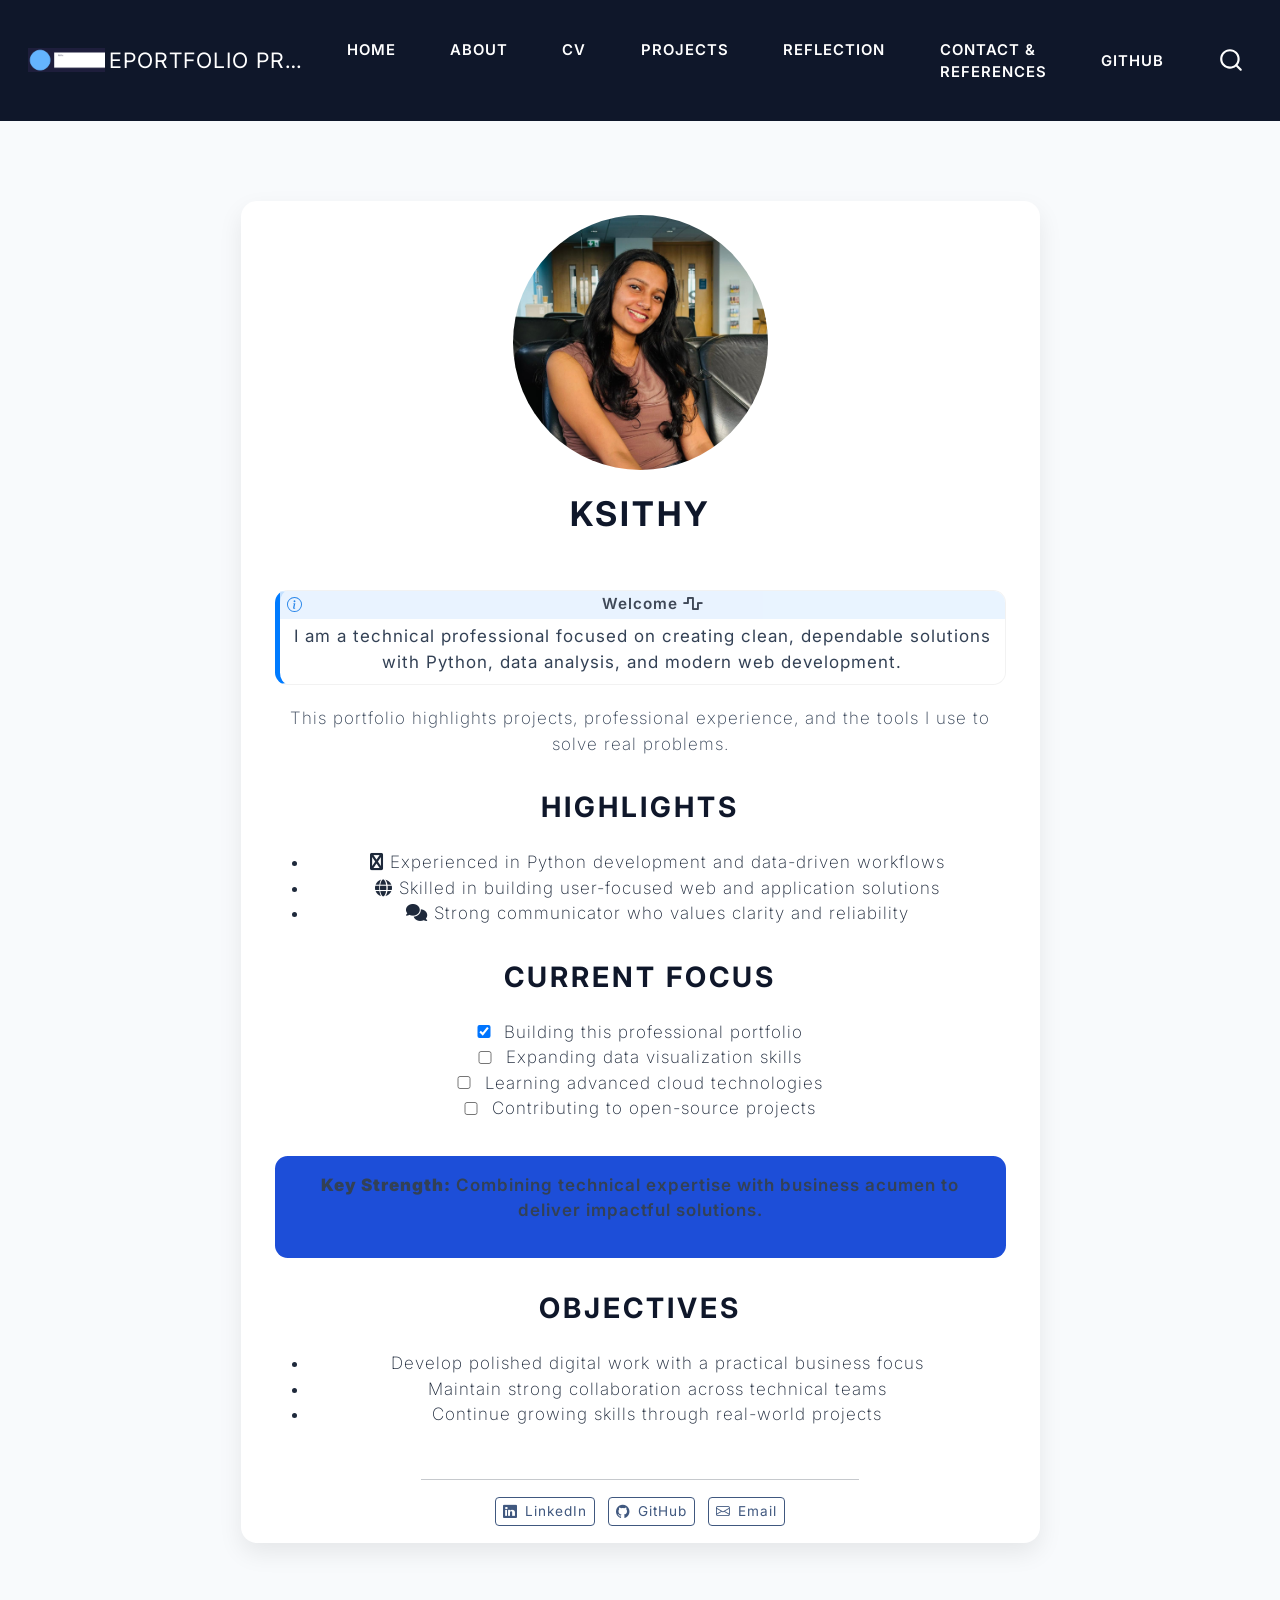
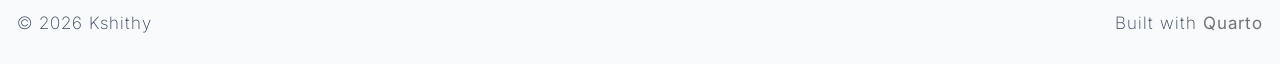
==== docs/index.html @ 639b3016 "Initial commit: Professional Quarto portfolio with enhanced features" ====
<!DOCTYPE html>
<html xmlns="http://www.w3.org/1999/xhtml" lang="en" xml:lang="en"><head>

<meta charset="utf-8">
<meta name="generator" content="quarto-1.9.37">

<meta name="viewport" content="width=device-width, initial-scale=1.0, user-scalable=yes">


<title>Ksithy – ePortfolio Project</title>
<style>
/* Default styles provided by pandoc.
** See https://pandoc.org/MANUAL.html#variables-for-html for config info.
*/
code{white-space: pre-wrap;}
span.smallcaps{font-variant: small-caps;}
div.columns{display: flex; gap: min(4vw, 1.5em);}
div.column{flex: auto; overflow-x: auto;}
div.hanging-indent{margin-left: 1.5em; text-indent: -1.5em;}
ul.task-list{list-style: none;}
ul.task-list li input[type="checkbox"] {
  width: 0.8em;
  margin: 0 0.8em 0.2em -1em; /* quarto-specific, see https://github.com/quarto-dev/quarto-cli/issues/4556 */ 
  vertical-align: middle;
}
</style>


<script src="site_libs/quarto-nav/quarto-nav.js"></script>
<script src="site_libs/quarto-nav/headroom.min.js"></script>
<script src="site_libs/clipboard/clipboard.min.js"></script>
<script src="site_libs/quarto-search/autocomplete.umd.js"></script>
<script src="site_libs/quarto-search/fuse.min.js"></script>
<script src="site_libs/quarto-search/quarto-search.js"></script>
<meta name="quarto:offset" content="./">
<script src="site_libs/quarto-html/quarto.js" type="module"></script>
<script src="site_libs/quarto-html/tabsets/tabsets.js" type="module"></script>
<script src="site_libs/quarto-html/popper.min.js"></script>
<script src="site_libs/quarto-html/tippy.umd.min.js"></script>
<link href="site_libs/quarto-html/tippy.css" rel="stylesheet">
<link href="site_libs/quarto-html/quarto-syntax-highlighting-7f8f88aac4f3542376d5c11b86a4c14d.css" rel="stylesheet" id="quarto-text-highlighting-styles">
<script src="site_libs/bootstrap/bootstrap.min.js"></script>
<link href="site_libs/bootstrap/bootstrap-icons.css" rel="stylesheet">
<link href="site_libs/bootstrap/bootstrap-4adbd6f74df824b0f58ebcffa012f4ee.min.css" rel="stylesheet" append-hash="true" id="quarto-bootstrap" data-mode="light">
<link href="site_libs/quarto-contrib/fontawesome6-6.7.2/all.min.css" rel="stylesheet">
<link href="site_libs/quarto-contrib/fontawesome6-6.7.2/latex-fontsize.css" rel="stylesheet">
<script id="quarto-search-options" type="application/json">{
  "location": "navbar",
  "copy-button": false,
  "collapse-after": 3,
  "panel-placement": "end",
  "type": "overlay",
  "limit": 50,
  "keyboard-shortcut": [
    "f",
    "/",
    "s"
  ],
  "show-item-context": false,
  "language": {
    "search-no-results-text": "No results",
    "search-matching-documents-text": "matching documents",
    "search-copy-link-title": "Copy link to search",
    "search-hide-matches-text": "Hide additional matches",
    "search-more-match-text": "more match in this document",
    "search-more-matches-text": "more matches in this document",
    "search-clear-button-title": "Clear",
    "search-text-placeholder": "",
    "search-detached-cancel-button-title": "Cancel",
    "search-submit-button-title": "Submit",
    "search-label": "Search"
  }
}</script>


</head>

<body class="nav-fixed fullcontent quarto-light">

<div id="quarto-search-results"></div>
  <header id="quarto-header" class="headroom fixed-top">
    <nav class="navbar navbar-expand-lg " data-bs-theme="dark">
      <div class="navbar-container container-fluid">
      <div class="navbar-brand-container mx-auto">
    <a href="./index.html" class="navbar-brand navbar-brand-logo">
    <img src="./images/logo.png" alt="" class="navbar-logo light-content">
    <img src="./images/logo.png" alt="" class="navbar-logo dark-content">
    </a>
    <a class="navbar-brand" href="./index.html">
    <span class="navbar-title">ePortfolio Project</span>
    </a>
  </div>
            <div id="quarto-search" class="" title="Search"></div>
          <button class="navbar-toggler" type="button" data-bs-toggle="collapse" data-bs-target="#navbarCollapse" aria-controls="navbarCollapse" role="menu" aria-expanded="false" aria-label="Toggle navigation" onclick="if (window.quartoToggleHeadroom) { window.quartoToggleHeadroom(); }">
  <span class="navbar-toggler-icon"></span>
</button>
          <div class="collapse navbar-collapse" id="navbarCollapse">
            <ul class="navbar-nav navbar-nav-scroll me-auto">
  <li class="nav-item">
    <a class="nav-link active" href="./index.html" aria-current="page"> 
<span class="menu-text">Home</span></a>
  </li>  
  <li class="nav-item">
    <a class="nav-link" href="./about.html"> 
<span class="menu-text">About</span></a>
  </li>  
  <li class="nav-item">
    <a class="nav-link" href="./cv.html" target="_blank"> 
<span class="menu-text">CV</span></a>
  </li>  
  <li class="nav-item">
    <a class="nav-link" href="./projects/index.html"> 
<span class="menu-text">Projects</span></a>
  </li>  
  <li class="nav-item">
    <a class="nav-link" href="./reflection.html"> 
<span class="menu-text">Reflection</span></a>
  </li>  
  <li class="nav-item">
    <a class="nav-link" href="./contact.html"> 
<span class="menu-text">Contact &amp; References</span></a>
  </li>  
</ul>
            <ul class="navbar-nav navbar-nav-scroll ms-auto">
  <li class="nav-item">
    <a class="nav-link" href="https://github.com/kshithy2000-png" target="_blank"> 
<span class="menu-text">GitHub</span></a>
  </li>  
</ul>
          </div> <!-- /navcollapse -->
            <div class="quarto-navbar-tools">
</div>
      </div> <!-- /container-fluid -->
    </nav>
</header>
<!-- content -->
<div id="quarto-content" class="quarto-container page-columns page-rows-contents page-layout-article page-navbar">
<!-- sidebar -->
<!-- margin-sidebar -->
    
<!-- main -->
<div class="quarto-about-jolla">
  <img src="images/profile.jpg" class="about-image
  round " style="height: 15em; width: 15em;">
 <header id="title-block-header" class="quarto-title-block default">
<div class="quarto-title">
<h1 class="title">Ksithy</h1>
</div>
<div class="quarto-title-meta">
  </div>
</header><main class="content" id="quarto-document-content">
<div class="callout callout-style-default callout-note callout-titled">
<div class="callout-header d-flex align-content-center">
<div class="callout-icon-container">
<i class="callout-icon"></i>
</div>
<div class="callout-title-container flex-fill">
<span class="screen-reader-only">Note</span>Welcome <i class="fa-solid fa-wave-square" aria-label="wave-square"></i>
</div>
</div>
<div class="callout-body-container callout-body">
<p>I am a technical professional focused on creating clean, dependable solutions with Python, data analysis, and modern web development.</p>
</div>
</div>
<p>This portfolio highlights projects, professional experience, and the tools I use to solve real problems.</p>
<section id="highlights" class="level2">
<h2 data-anchor-id="highlights">Highlights</h2>
<ul>
<li><i class="fa-solid fa-python" aria-label="python"></i> Experienced in Python development and data-driven workflows</li>
<li><i class="fa-solid fa-globe" aria-label="globe"></i> Skilled in building user-focused web and application solutions</li>
<li><i class="fa-solid fa-comments" aria-label="comments"></i> Strong communicator who values clarity and reliability</li>
</ul>
</section>
<section id="current-focus" class="level2">
<h2 data-anchor-id="current-focus">Current Focus</h2>
<ul class="task-list">
<li><label><input type="checkbox" checked="">Building this professional portfolio</label></li>
<li><label><input type="checkbox">Expanding data visualization skills</label></li>
<li><label><input type="checkbox">Learning advanced cloud technologies</label></li>
<li><label><input type="checkbox">Contributing to open-source projects</label></li>
</ul>
<div class="highlight-box bg-primary text-white p-3 rounded">
<p><strong>Key Strength:</strong> Combining technical expertise with business acumen to deliver impactful solutions.</p>
</div>
</section>
<section id="objectives" class="level2">
<h2 data-anchor-id="objectives">Objectives</h2>
<ul>
<li>Develop polished digital work with a practical business focus</li>
<li>Maintain strong collaboration across technical teams</li>
<li>Continue growing skills through real-world projects</li>
</ul>


</section>
</main> 
  <hr class="about-sep">
   <div class="about-links">
  <a href="https://www.linkedin.com/in/kshithy-ravindran-443189266/" class="about-link" rel="" target="">
    <i class="bi bi-linkedin"></i>
     <span class="about-link-text">LinkedIn</span>
  </a>
  <a href="https://github.com/kshithy2000-png" class="about-link" rel="" target="">
    <i class="bi bi-github"></i>
     <span class="about-link-text">GitHub</span>
  </a>
  <a href="mailto:contact@kshithy.com" class="about-link" rel="" target="">
    <i class="bi bi-envelope"></i>
     <span class="about-link-text">Email</span>
  </a>
</div>
</div>
 <!-- /main -->
<script id="quarto-html-after-body" type="application/javascript">
  window.document.addEventListener("DOMContentLoaded", function (event) {
    const isCodeAnnotation = (el) => {
      for (const clz of el.classList) {
        if (clz.startsWith('code-annotation-')) {                     
          return true;
        }
      }
      return false;
    }
    const onCopySuccess = function(e) {
      // button target
      const button = e.trigger;
      // don't keep focus
      button.blur();
      // flash "checked"
      button.classList.add('code-copy-button-checked');
      var currentTitle = button.getAttribute("title");
      button.setAttribute("title", "Copied!");
      let tooltip;
      if (window.bootstrap) {
        button.setAttribute("data-bs-toggle", "tooltip");
        button.setAttribute("data-bs-placement", "left");
        button.setAttribute("data-bs-title", "Copied!");
        tooltip = new bootstrap.Tooltip(button, 
          { trigger: "manual", 
            customClass: "code-copy-button-tooltip",
            offset: [0, -8]});
        tooltip.show();    
      }
      setTimeout(function() {
        if (tooltip) {
          tooltip.hide();
          button.removeAttribute("data-bs-title");
          button.removeAttribute("data-bs-toggle");
          button.removeAttribute("data-bs-placement");
        }
        button.setAttribute("title", currentTitle);
        button.classList.remove('code-copy-button-checked');
      }, 1000);
      // clear code selection
      e.clearSelection();
    }
    const getTextToCopy = function(trigger) {
      const outerScaffold = trigger.parentElement.cloneNode(true);
      const codeEl = outerScaffold.querySelector('code');
      for (const childEl of codeEl.children) {
        if (isCodeAnnotation(childEl)) {
          childEl.remove();
        }
      }
      return codeEl.innerText;
    }
    const clipboard = new window.ClipboardJS('.code-copy-button:not([data-in-quarto-modal])', {
      text: getTextToCopy
    });
    clipboard.on('success', onCopySuccess);
    if (window.document.getElementById('quarto-embedded-source-code-modal')) {
      const clipboardModal = new window.ClipboardJS('.code-copy-button[data-in-quarto-modal]', {
        text: getTextToCopy,
        container: window.document.getElementById('quarto-embedded-source-code-modal')
      });
      clipboardModal.on('success', onCopySuccess);
    }
      var localhostRegex = new RegExp(/^(?:http|https):\/\/localhost\:?[0-9]*\//);
      var mailtoRegex = new RegExp(/^mailto:/);
        var filterRegex = new RegExp('/' + window.location.host + '/');
      var isInternal = (href) => {
          return filterRegex.test(href) || localhostRegex.test(href) || mailtoRegex.test(href);
      }
      // Inspect non-navigation links and adorn them if external
     var links = window.document.querySelectorAll('a[href]:not(.nav-link):not(.navbar-brand):not(.toc-action):not(.sidebar-link):not(.sidebar-item-toggle):not(.pagination-link):not(.no-external):not([aria-hidden]):not(.dropdown-item):not(.quarto-navigation-tool):not(.about-link)');
      for (var i=0; i<links.length; i++) {
        const link = links[i];
        if (!isInternal(link.href)) {
          // undo the damage that might have been done by quarto-nav.js in the case of
          // links that we want to consider external
          if (link.dataset.originalHref !== undefined) {
            link.href = link.dataset.originalHref;
          }
        }
      }
    function tippyHover(el, contentFn, onTriggerFn, onUntriggerFn) {
      const config = {
        allowHTML: true,
        maxWidth: 500,
        delay: 100,
        arrow: false,
        appendTo: function(el) {
            return el.parentElement;
        },
        interactive: true,
        interactiveBorder: 10,
        theme: 'quarto',
        placement: 'bottom-start',
      };
      if (contentFn) {
        config.content = contentFn;
      }
      if (onTriggerFn) {
        config.onTrigger = onTriggerFn;
      }
      if (onUntriggerFn) {
        config.onUntrigger = onUntriggerFn;
      }
      window.tippy(el, config); 
    }
    const noterefs = window.document.querySelectorAll('a[role="doc-noteref"]');
    for (var i=0; i<noterefs.length; i++) {
      const ref = noterefs[i];
      tippyHover(ref, function() {
        // use id or data attribute instead here
        let href = ref.getAttribute('data-footnote-href') || ref.getAttribute('href');
        try { href = new URL(href).hash; } catch {}
        const id = href.replace(/^#\/?/, "");
        const note = window.document.getElementById(id);
        if (note) {
          return note.innerHTML;
        } else {
          return "";
        }
      });
    }
    const xrefs = window.document.querySelectorAll('a.quarto-xref');
    const processXRef = (id, note) => {
      // Strip column container classes
      const stripColumnClz = (el) => {
        el.classList.remove("page-full", "page-columns");
        if (el.children) {
          for (const child of el.children) {
            stripColumnClz(child);
          }
        }
      }
      stripColumnClz(note)
      if (id === null || id.startsWith('sec-')) {
        // Special case sections, only their first couple elements
        const container = document.createElement("div");
        if (note.children && note.children.length > 2) {
          container.appendChild(note.children[0].cloneNode(true));
          for (let i = 1; i < note.children.length; i++) {
            const child = note.children[i];
            if (child.tagName === "P" && child.innerText === "") {
              continue;
            } else {
              container.appendChild(child.cloneNode(true));
              break;
            }
          }
          if (window.Quarto?.typesetMath) {
            window.Quarto.typesetMath(container);
          }
          return container.innerHTML
        } else {
          if (window.Quarto?.typesetMath) {
            window.Quarto.typesetMath(note);
          }
          return note.innerHTML;
        }
      } else {
        // Remove any anchor links if they are present
        const anchorLink = note.querySelector('a.anchorjs-link');
        if (anchorLink) {
          anchorLink.remove();
        }
        if (window.Quarto?.typesetMath) {
          window.Quarto.typesetMath(note);
        }
        if (note.classList.contains("callout")) {
          return note.outerHTML;
        } else {
          return note.innerHTML;
        }
      }
    }
    for (var i=0; i<xrefs.length; i++) {
      const xref = xrefs[i];
      tippyHover(xref, undefined, function(instance) {
        instance.disable();
        let url = xref.getAttribute('href');
        let hash = undefined; 
        if (url.startsWith('#')) {
          hash = url;
        } else {
          try { hash = new URL(url).hash; } catch {}
        }
        if (hash) {
          const id = hash.replace(/^#\/?/, "");
          const note = window.document.getElementById(id);
          if (note !== null) {
            try {
              const html = processXRef(id, note.cloneNode(true));
              instance.setContent(html);
            } finally {
              instance.enable();
              instance.show();
            }
          } else {
            // See if we can fetch this
            fetch(url.split('#')[0])
            .then(res => res.text())
            .then(html => {
              const parser = new DOMParser();
              const htmlDoc = parser.parseFromString(html, "text/html");
              const note = htmlDoc.getElementById(id);
              if (note !== null) {
                const html = processXRef(id, note);
                instance.setContent(html);
              } 
            }).finally(() => {
              instance.enable();
              instance.show();
            });
          }
        } else {
          // See if we can fetch a full url (with no hash to target)
          // This is a special case and we should probably do some content thinning / targeting
          fetch(url)
          .then(res => res.text())
          .then(html => {
            const parser = new DOMParser();
            const htmlDoc = parser.parseFromString(html, "text/html");
            const note = htmlDoc.querySelector('main.content');
            if (note !== null) {
              // This should only happen for chapter cross references
              // (since there is no id in the URL)
              // remove the first header
              if (note.children.length > 0 && note.children[0].tagName === "HEADER") {
                note.children[0].remove();
              }
              const html = processXRef(null, note);
              instance.setContent(html);
            } 
          }).finally(() => {
            instance.enable();
            instance.show();
          });
        }
      }, function(instance) {
      });
    }
        let selectedAnnoteEl;
        const selectorForAnnotation = ( cell, annotation) => {
          let cellAttr = 'data-code-cell="' + cell + '"';
          let lineAttr = 'data-code-annotation="' +  annotation + '"';
          const selector = 'span[' + cellAttr + '][' + lineAttr + ']';
          return selector;
        }
        const selectCodeLines = (annoteEl) => {
          const doc = window.document;
          const targetCell = annoteEl.getAttribute("data-target-cell");
          const targetAnnotation = annoteEl.getAttribute("data-target-annotation");
          const annoteSpan = window.document.querySelector(selectorForAnnotation(targetCell, targetAnnotation));
          const lines = annoteSpan.getAttribute("data-code-lines").split(",");
          const lineIds = lines.map((line) => {
            return targetCell + "-" + line;
          })
          let top = null;
          let height = null;
          let parent = null;
          if (lineIds.length > 0) {
              //compute the position of the single el (top and bottom and make a div)
              const el = window.document.getElementById(lineIds[0]);
              top = el.offsetTop;
              height = el.offsetHeight;
              parent = el.parentElement.parentElement;
            if (lineIds.length > 1) {
              const lastEl = window.document.getElementById(lineIds[lineIds.length - 1]);
              const bottom = lastEl.offsetTop + lastEl.offsetHeight;
              height = bottom - top;
            }
            if (top !== null && height !== null && parent !== null) {
              // cook up a div (if necessary) and position it 
              let div = window.document.getElementById("code-annotation-line-highlight");
              if (div === null) {
                div = window.document.createElement("div");
                div.setAttribute("id", "code-annotation-line-highlight");
                div.style.position = 'absolute';
                parent.appendChild(div);
              }
              div.style.top = top - 2 + "px";
              div.style.height = height + 4 + "px";
              div.style.left = 0;
              let gutterDiv = window.document.getElementById("code-annotation-line-highlight-gutter");
              if (gutterDiv === null) {
                gutterDiv = window.document.createElement("div");
                gutterDiv.setAttribute("id", "code-annotation-line-highlight-gutter");
                gutterDiv.style.position = 'absolute';
                const codeCell = window.document.getElementById(targetCell);
                const gutter = codeCell.querySelector('.code-annotation-gutter');
                gutter.appendChild(gutterDiv);
              }
              gutterDiv.style.top = top - 2 + "px";
              gutterDiv.style.height = height + 4 + "px";
            }
            selectedAnnoteEl = annoteEl;
          }
        };
        const unselectCodeLines = () => {
          const elementsIds = ["code-annotation-line-highlight", "code-annotation-line-highlight-gutter"];
          elementsIds.forEach((elId) => {
            const div = window.document.getElementById(elId);
            if (div) {
              div.remove();
            }
          });
          selectedAnnoteEl = undefined;
        };
          // Handle positioning of the toggle
      window.addEventListener(
        "resize",
        throttle(() => {
          elRect = undefined;
          if (selectedAnnoteEl) {
            selectCodeLines(selectedAnnoteEl);
          }
        }, 10)
      );
      function throttle(fn, ms) {
      let throttle = false;
      let timer;
        return (...args) => {
          if(!throttle) { // first call gets through
              fn.apply(this, args);
              throttle = true;
          } else { // all the others get throttled
              if(timer) clearTimeout(timer); // cancel #2
              timer = setTimeout(() => {
                fn.apply(this, args);
                timer = throttle = false;
              }, ms);
          }
        };
      }
        // Attach click handler to the DT
        const annoteDls = window.document.querySelectorAll('dt[data-target-cell]');
        for (const annoteDlNode of annoteDls) {
          annoteDlNode.addEventListener('click', (event) => {
            const clickedEl = event.target;
            if (clickedEl !== selectedAnnoteEl) {
              unselectCodeLines();
              const activeEl = window.document.querySelector('dt[data-target-cell].code-annotation-active');
              if (activeEl) {
                activeEl.classList.remove('code-annotation-active');
              }
              selectCodeLines(clickedEl);
              clickedEl.classList.add('code-annotation-active');
            } else {
              // Unselect the line
              unselectCodeLines();
              clickedEl.classList.remove('code-annotation-active');
            }
          });
        }
    const findCites = (el) => {
      const parentEl = el.parentElement;
      if (parentEl) {
        const cites = parentEl.dataset.cites;
        if (cites) {
          return {
            el,
            cites: cites.split(' ')
          };
        } else {
          return findCites(el.parentElement)
        }
      } else {
        return undefined;
      }
    };
    var bibliorefs = window.document.querySelectorAll('a[role="doc-biblioref"]');
    for (var i=0; i<bibliorefs.length; i++) {
      const ref = bibliorefs[i];
      const citeInfo = findCites(ref);
      if (citeInfo) {
        tippyHover(citeInfo.el, function() {
          var popup = window.document.createElement('div');
          citeInfo.cites.forEach(function(cite) {
            var citeDiv = window.document.createElement('div');
            citeDiv.classList.add('hanging-indent');
            citeDiv.classList.add('csl-entry');
            var biblioDiv = window.document.getElementById('ref-' + cite);
            if (biblioDiv) {
              citeDiv.innerHTML = biblioDiv.innerHTML;
            }
            popup.appendChild(citeDiv);
          });
          return popup.innerHTML;
        });
      }
    }
  });
  </script>
</div> <!-- /content -->
<footer class="footer">
  <div class="nav-footer">
    <div class="nav-footer-left">
<p>© 2026 Kshithy</p>
</div>   
    <div class="nav-footer-center">
      &nbsp;
    </div>
    <div class="nav-footer-right">
<p>Built with <a href="https://quarto.org/">Quarto</a></p>
</div>
  </div>
</footer>




</body></html>
---- docs/site_libs/quarto-html/tippy.css ----
.tippy-box[data-animation=fade][data-state=hidden]{opacity:0}[data-tippy-root]{max-width:calc(100vw - 10px)}.tippy-box{position:relative;background-color:#333;color:#fff;border-radius:4px;font-size:14px;line-height:1.4;white-space:normal;outline:0;transition-property:transform,visibility,opacity}.tippy-box[data-placement^=top]>.tippy-arrow{bottom:0}.tippy-box[data-placement^=top]>.tippy-arrow:before{bottom:-7px;left:0;border-width:8px 8px 0;border-top-color:initial;transform-origin:center top}.tippy-box[data-placement^=bottom]>.tippy-arrow{top:0}.tippy-box[data-placement^=bottom]>.tippy-arrow:before{top:-7px;left:0;border-width:0 8px 8px;border-bottom-color:initial;transform-origin:center bottom}.tippy-box[data-placement^=left]>.tippy-arrow{right:0}.tippy-box[data-placement^=left]>.tippy-arrow:before{border-width:8px 0 8px 8px;border-left-color:initial;right:-7px;transform-origin:center left}.tippy-box[data-placement^=right]>.tippy-arrow{left:0}.tippy-box[data-placement^=right]>.tippy-arrow:before{left:-7px;border-width:8px 8px 8px 0;border-right-color:initial;transform-origin:center right}.tippy-box[data-inertia][data-state=visible]{transition-timing-function:cubic-bezier(.54,1.5,.38,1.11)}.tippy-arrow{width:16px;height:16px;color:#333}.tippy-arrow:before{content:"";position:absolute;border-color:transparent;border-style:solid}.tippy-content{position:relative;padding:5px 9px;z-index:1}
---- docs/site_libs/quarto-html/quarto-syntax-highlighting-7f8f88aac4f3542376d5c11b86a4c14d.css ----
/* quarto syntax highlight colors */
:root {
  --quarto-hl-ot-color: #003B4F;
  --quarto-hl-at-color: #657422;
  --quarto-hl-ss-color: #20794D;
  --quarto-hl-an-color: #5E5E5E;
  --quarto-hl-fu-color: #4758AB;
  --quarto-hl-st-color: #20794D;
  --quarto-hl-cf-color: #003B4F;
  --quarto-hl-op-color: #5E5E5E;
  --quarto-hl-er-color: #AD0000;
  --quarto-hl-bn-color: #AD0000;
  --quarto-hl-al-color: #AD0000;
  --quarto-hl-va-color: #111111;
  --quarto-hl-bu-color: inherit;
  --quarto-hl-ex-color: inherit;
  --quarto-hl-pp-color: #AD0000;
  --quarto-hl-in-color: #5E5E5E;
  --quarto-hl-vs-color: #20794D;
  --quarto-hl-wa-color: #5E5E5E;
  --quarto-hl-do-color: #5E5E5E;
  --quarto-hl-im-color: #00769E;
  --quarto-hl-ch-color: #20794D;
  --quarto-hl-dt-color: #AD0000;
  --quarto-hl-fl-color: #AD0000;
  --quarto-hl-co-color: #5E5E5E;
  --quarto-hl-cv-color: #5E5E5E;
  --quarto-hl-cn-color: #8f5902;
  --quarto-hl-sc-color: #5E5E5E;
  --quarto-hl-dv-color: #AD0000;
  --quarto-hl-kw-color: #003B4F;
}

/* other quarto variables */
:root {
  --quarto-font-monospace: SFMono-Regular, Menlo, Monaco, Consolas, "Liberation Mono", "Courier New", monospace;
}

/* syntax highlight based on Pandoc's rules */
pre > code.sourceCode > span {
  color: #003B4F;
}

code.sourceCode > span {
  color: #003B4F;
}

div.sourceCode,
div.sourceCode pre.sourceCode {
  color: #003B4F;
}

/* Normal */
code span {
  color: #003B4F;
}

/* Alert */
code span.al {
  color: #AD0000;
  font-style: inherit;
}

/* Annotation */
code span.an {
  color: #5E5E5E;
  font-style: inherit;
}

/* Attribute */
code span.at {
  color: #657422;
  font-style: inherit;
}

/* BaseN */
code span.bn {
  color: #AD0000;
  font-style: inherit;
}

/* BuiltIn */
code span.bu {
  font-style: inherit;
}

/* ControlFlow */
code span.cf {
  color: #003B4F;
  font-weight: bold;
  font-style: inherit;
}

/* Char */
code span.ch {
  color: #20794D;
  font-style: inherit;
}

/* Constant */
code span.cn {
  color: #8f5902;
  font-style: inherit;
}

/* Comment */
code span.co {
  color: #5E5E5E;
  font-style: inherit;
}

/* CommentVar */
code span.cv {
  color: #5E5E5E;
  font-style: italic;
}

/* Documentation */
code span.do {
  color: #5E5E5E;
  font-style: italic;
}

/* DataType */
code span.dt {
  color: #AD0000;
  font-style: inherit;
}

/* DecVal */
code span.dv {
  color: #AD0000;
  font-style: inherit;
}

/* Error */
code span.er {
  color: #AD0000;
  font-style: inherit;
}

/* Extension */
code span.ex {
  font-style: inherit;
}

/* Float */
code span.fl {
  color: #AD0000;
  font-style: inherit;
}

/* Function */
code span.fu {
  color: #4758AB;
  font-style: inherit;
}

/* Import */
code span.im {
  color: #00769E;
  font-style: inherit;
}

/* Information */
code span.in {
  color: #5E5E5E;
  font-style: inherit;
}

/* Keyword */
code span.kw {
  color: #003B4F;
  font-weight: bold;
  font-style: inherit;
}

/* Operator */
code span.op {
  color: #5E5E5E;
  font-style: inherit;
}

/* Other */
code span.ot {
  color: #003B4F;
  font-style: inherit;
}

/* Preprocessor */
code span.pp {
  color: #AD0000;
  font-style: inherit;
}

/* SpecialChar */
code span.sc {
  color: #5E5E5E;
  font-style: inherit;
}

/* SpecialString */
code span.ss {
  color: #20794D;
  font-style: inherit;
}

/* String */
code span.st {
  color: #20794D;
  font-style: inherit;
}

/* Variable */
code span.va {
  color: #111111;
  font-style: inherit;
}

/* VerbatimString */
code span.vs {
  color: #20794D;
  font-style: inherit;
}

/* Warning */
code span.wa {
  color: #5E5E5E;
  font-style: italic;
}

.prevent-inlining {
  content: "</";
}

/*# sourceMappingURL=789ad8cd35626ba772517505b42a116e.css.map */
---- docs/site_libs/quarto-contrib/fontawesome6-6.7.2/latex-fontsize.css ----
.fa-tiny {
  font-size: 0.5em;
}
.fa-scriptsize {
  font-size: 0.7em;
}
.fa-footnotesize {
  font-size: 0.8em;
}
.fa-small {
  font-size: 0.9em;
}
.fa-normalsize {
  font-size: 1em;
}
.fa-large {
  font-size: 1.2em;
}
.fa-Large {
  font-size: 1.5em;
}
.fa-LARGE {
  font-size: 1.75em;
}
.fa-huge {
  font-size: 2em;
}
.fa-Huge {
  font-size: 2.5em;
}
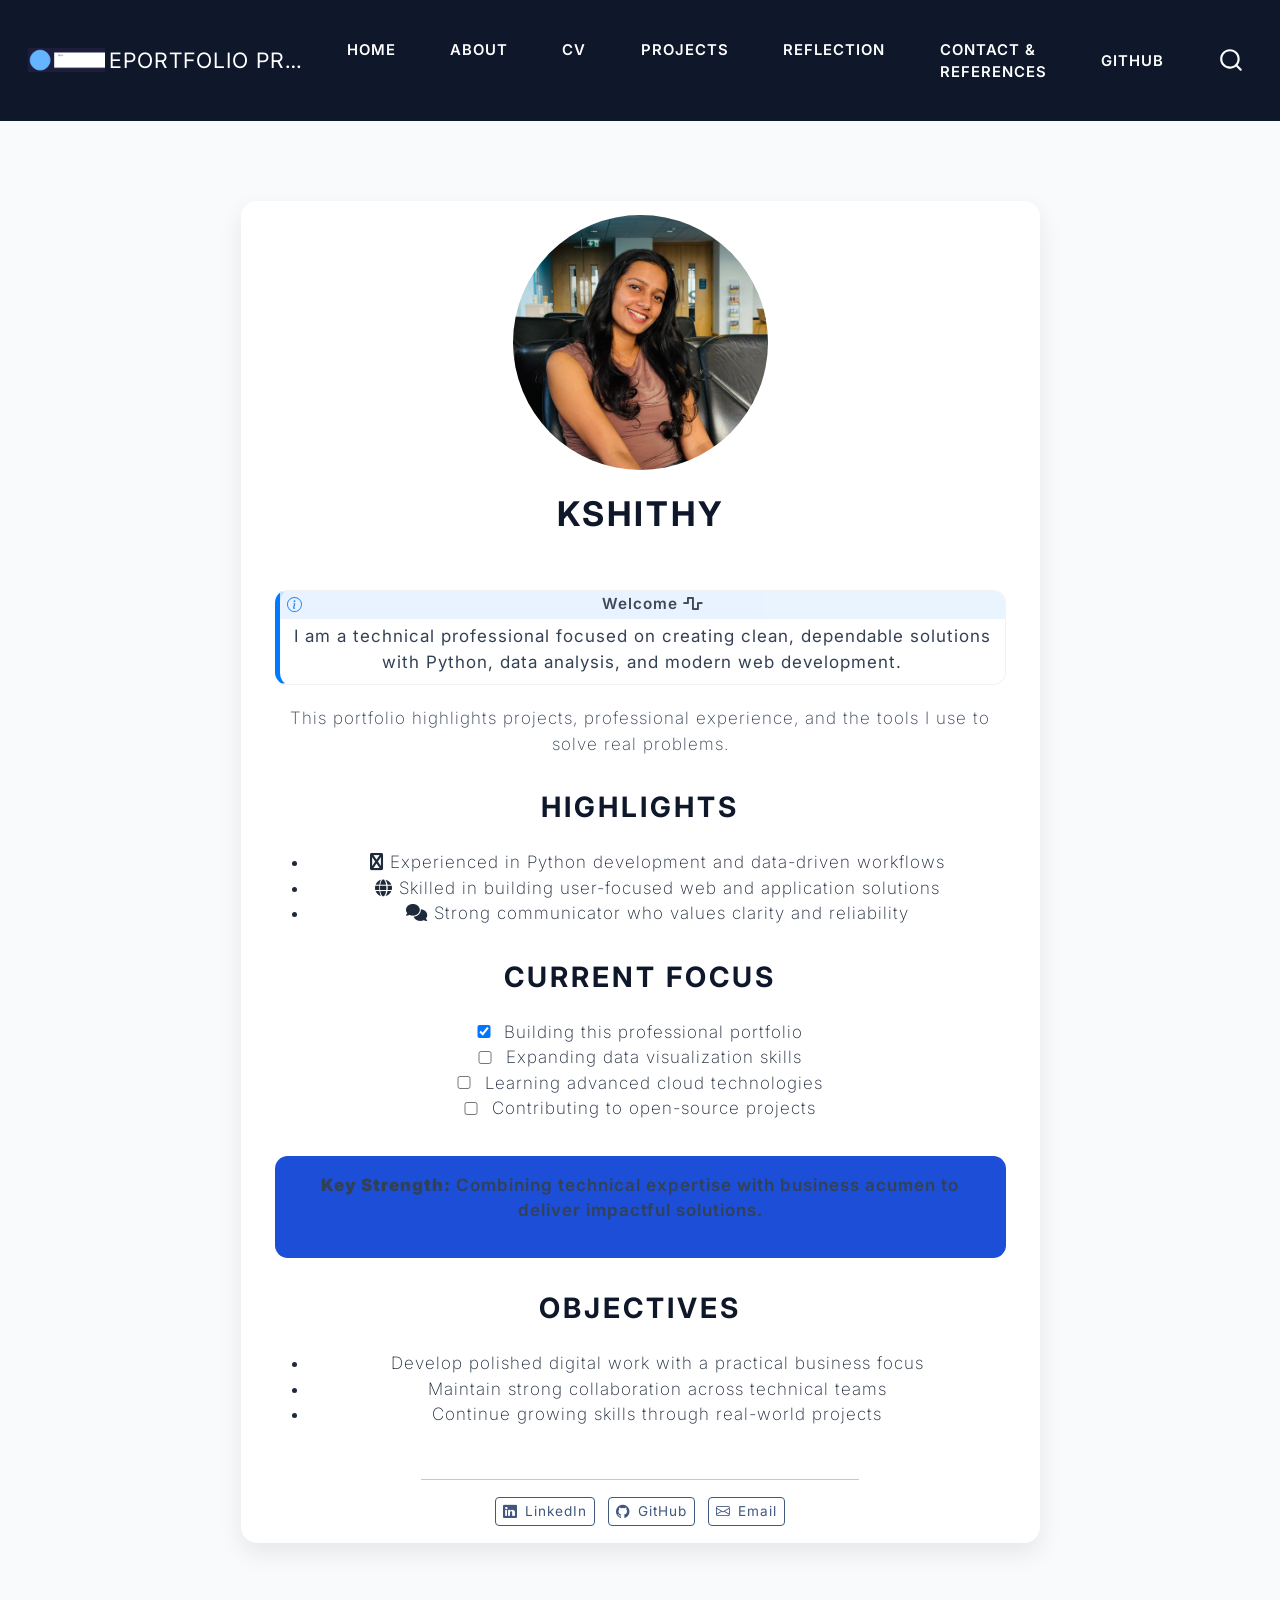
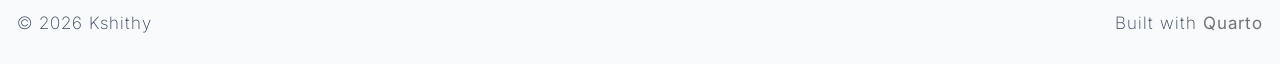
==== commit 830ebda8: "Update index.html" ====
--- a/docs/index.html
+++ b/docs/index.html
@@ -7,7 +7,7 @@
 <meta name="viewport" content="width=device-width, initial-scale=1.0, user-scalable=yes">
 
 
-<title>Ksithy – ePortfolio Project</title>
+<title>Kshithy – ePortfolio Project</title>
 <style>
 /* Default styles provided by pandoc.
 ** See https://pandoc.org/MANUAL.html#variables-for-html for config info.
@@ -144,7 +144,7 @@
   round " style="height: 15em; width: 15em;">
  <header id="title-block-header" class="quarto-title-block default">
 <div class="quarto-title">
-<h1 class="title">Ksithy</h1>
+<h1 class="title">Kshithy</h1>
 </div>
 <div class="quarto-title-meta">
   </div>
